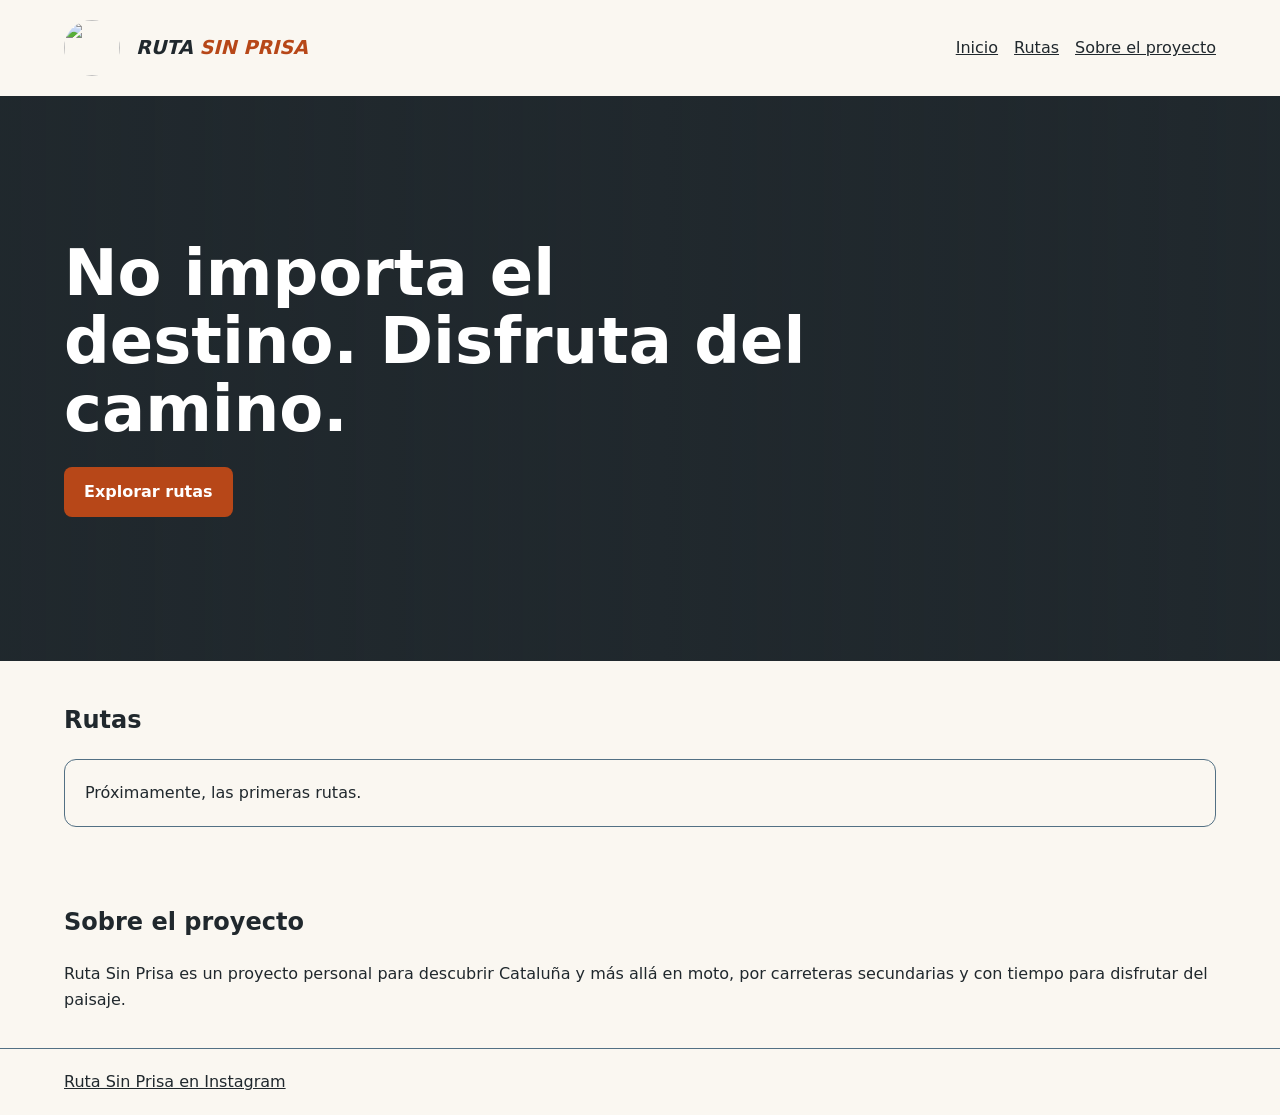
==== index.html @ 8c4c4420 "Create index.html for motorcycle route website This HTML file provides the structure for a motorcycl" ====
<!doctype html>
<html lang="es">
<head>
  <meta charset="utf-8">
  <meta name="viewport" content="width=device-width, initial-scale=1">
  <meta name="description" content="Rutas en moto por Cataluña y más allá.">
  <title>Ruta Sin Prisa | Rutas en moto</title>
  <style>
    * { box-sizing: border-box; }
    body { margin: 0; background: #faf7f1; color: #20282d; font: 1rem/1.6 system-ui, sans-serif; }
    header, main section, footer { padding: 1.25rem max(5vw, 1rem); }
    header, nav, .marca { display: flex; align-items: center; flex-wrap: wrap; gap: 1rem; }
    header { justify-content: space-between; }
    a { color: inherit; }
    .marca { font-size: 1.2rem; font-weight: 900; font-style: italic; text-decoration: none; }
    .marca img { width: 56px; height: 56px; border-radius: 50%; }
    .marca em { color: #b74718; }
    main .portada {
      padding-block: clamp(4rem, 12vw, 9rem);
      color: white;
      background: linear-gradient(90deg, #20282dee, #20282d55), url("portada.jpg") center / cover #20282d;
    }
    h1 { max-width: 18ch; margin: 0 0 1.5rem; font-size: clamp(2.25rem, 5vw, 4.75rem); line-height: 1.06; }
    .boton { display: inline-block; padding: .75rem 1.25rem; background: #b74718; color: white;
             border-radius: .5rem; font-weight: 700; text-decoration: none; }
    .pendiente { padding: 1.25rem; border: 1px solid #527084; border-radius: .75rem; }
    footer { border-top: 1px solid #527084; }
  </style>
</head>
<body>
  <header id="inicio">
    <a class="marca" href="#inicio">
      <img src="logo.png" alt="">
      <span>RUTA <em>SIN PRISA</em></span>
    </a>
    <nav aria-label="Navegación principal">
      <a href="#inicio">Inicio</a>
      <a href="#rutas">Rutas</a>
      <a href="#proyecto">Sobre el proyecto</a>
    </nav>
  </header>
  <main>
    <section class="portada">
      <h1>No importa el destino. Disfruta del camino.</h1>
      <a class="boton" href="#rutas">Explorar rutas</a>
    </section>
    <section id="rutas">
      <h2>Rutas</h2>
      <p class="pendiente">Próximamente, las primeras rutas.</p>
    </section>
    <section id="proyecto">
      <h2>Sobre el proyecto</h2>
      <p>Ruta Sin Prisa es un proyecto personal para descubrir Cataluña y más allá en moto,
        por carreteras secundarias y con tiempo para disfrutar del paisaje.</p>
    </section>
  </main>
  <footer><a href="https://www.instagram.com/rutasinprisa/">Ruta Sin Prisa en Instagram</a></footer>
</body>
</html>
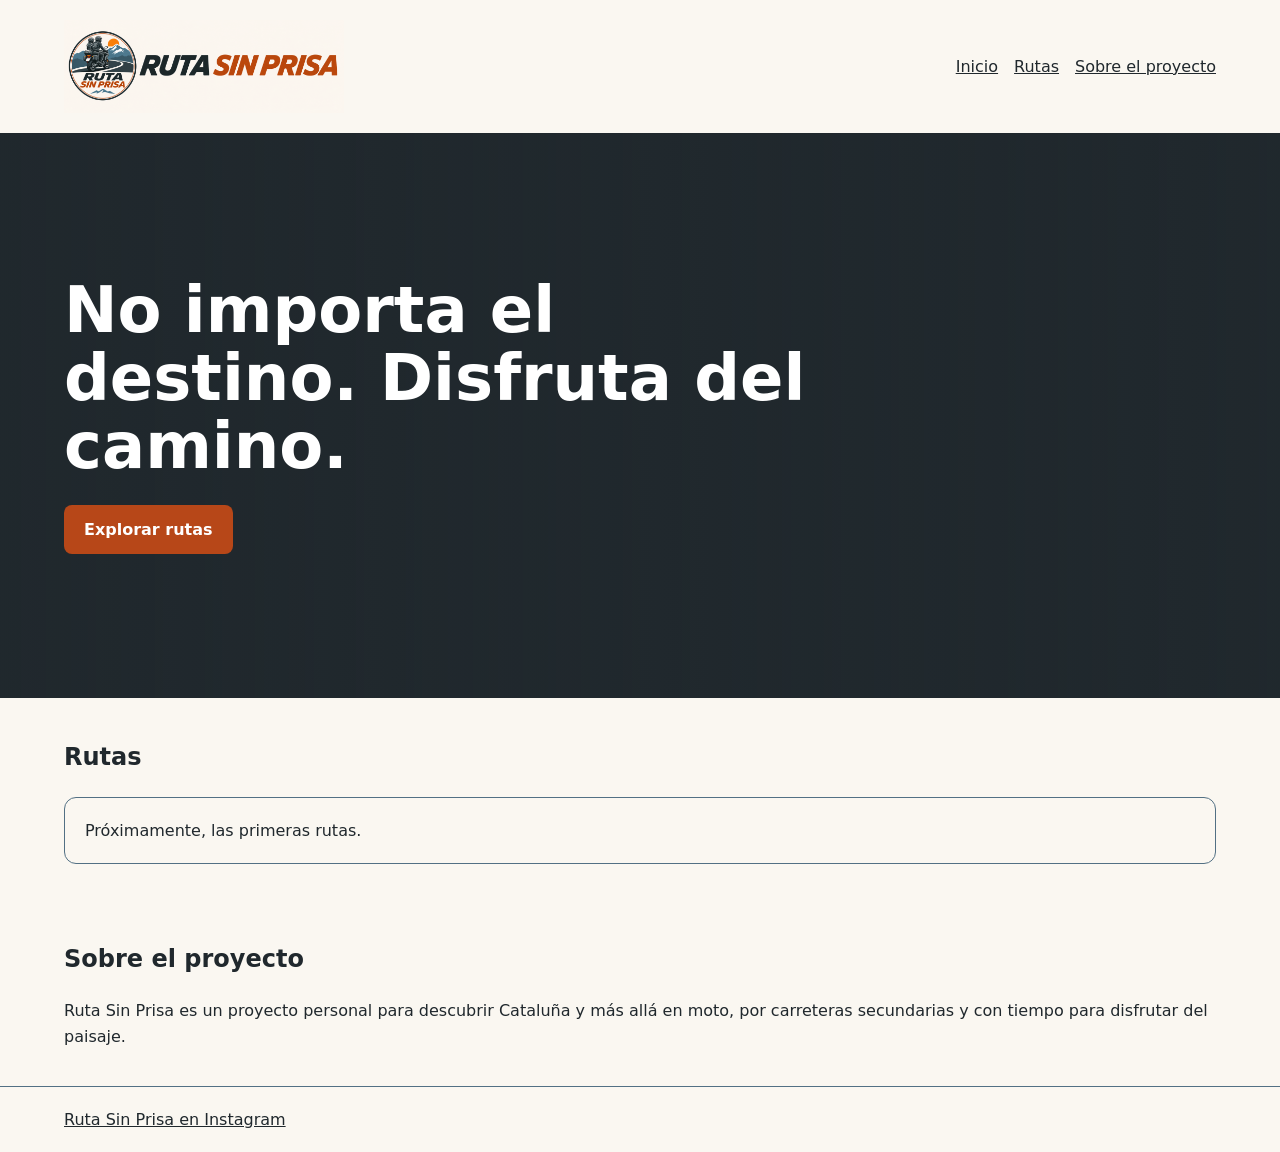
==== commit 818e5ad8: "Change logo image and improve styling Updated the logo image and adjusted its styling for better res" ====
--- a/index.html
+++ b/index.html
@@ -13,7 +13,11 @@
     header { justify-content: space-between; }
     a { color: inherit; }
     .marca { font-size: 1.2rem; font-weight: 900; font-style: italic; text-decoration: none; }
-    .marca img { width: 56px; height: 56px; border-radius: 50%; }
+    .marca img {
+  display: block;
+  width: min(280px, 80vw);
+  height: auto;
+}
     .marca em { color: #b74718; }
     main .portada {
       padding-block: clamp(4rem, 12vw, 9rem);
@@ -29,10 +33,9 @@
 </head>
 <body>
   <header id="inicio">
-    <a class="marca" href="#inicio">
-      <img src="logo.png" alt="">
-      <span>RUTA <em>SIN PRISA</em></span>
-    </a>
+   <a class="marca" href="#inicio">
+  <img src="cabecera.png" alt="Ruta Sin Prisa">
+</a>
     <nav aria-label="Navegación principal">
       <a href="#inicio">Inicio</a>
       <a href="#rutas">Rutas</a>
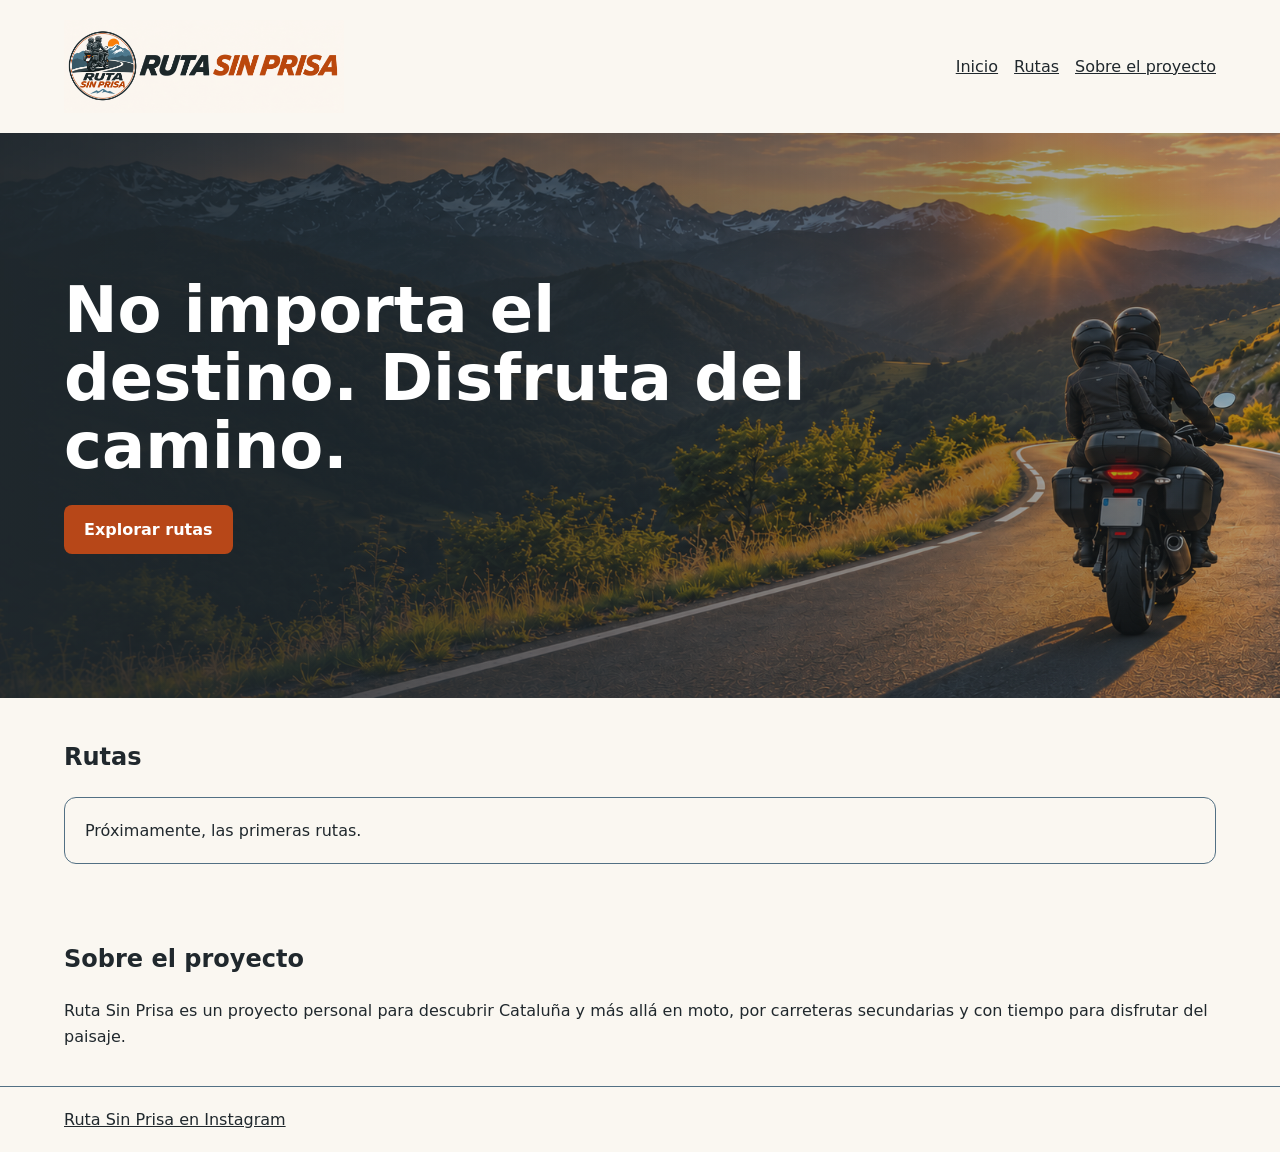
==== commit 5334c320: "Change background image in main portada section" ====
--- a/index.html
+++ b/index.html
@@ -22,7 +22,7 @@
     main .portada {
       padding-block: clamp(4rem, 12vw, 9rem);
       color: white;
-      background: linear-gradient(90deg, #20282dee, #20282d55), url("portada.jpg") center / cover #20282d;
+      background: linear-gradient(90deg, #20282dee, #20282d55), url("portada-dos-personas.png") center / cover #20282d;
     }
     h1 { max-width: 18ch; margin: 0 0 1.5rem; font-size: clamp(2.25rem, 5vw, 4.75rem); line-height: 1.06; }
     .boton { display: inline-block; padding: .75rem 1.25rem; background: #b74718; color: white;
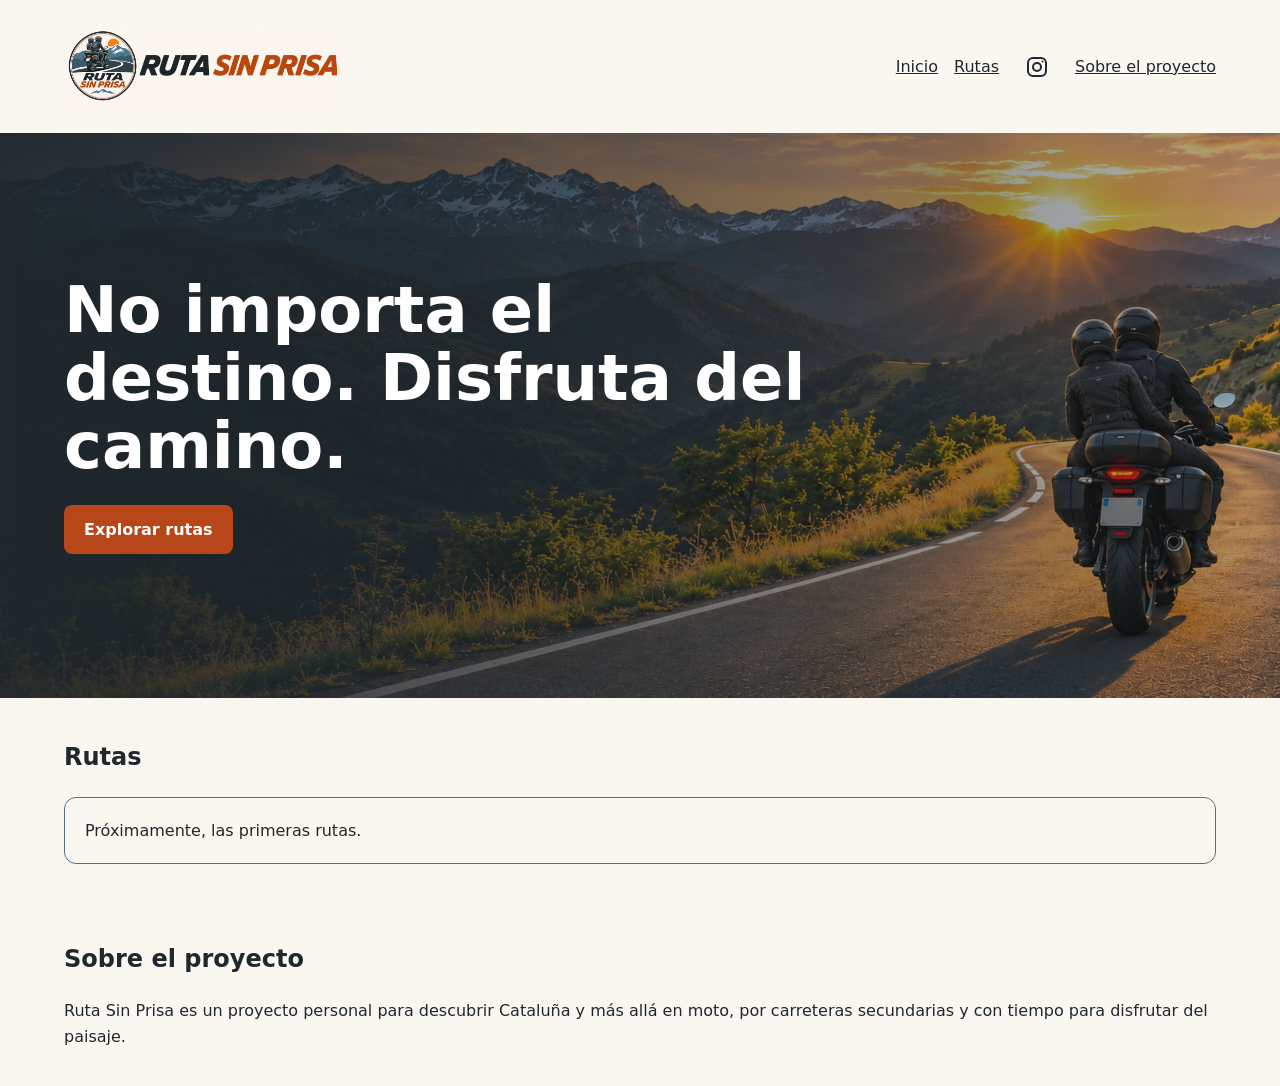
==== commit 97c3b58a: "Mover Instagram al menú superior Added an Instagram link with an icon to the navigation." ====
--- a/index.html
+++ b/index.html
@@ -39,6 +39,13 @@
     <nav aria-label="Navegación principal">
       <a href="#inicio">Inicio</a>
       <a href="#rutas">Rutas</a>
+      <a href="https://www.instagram.com/ruta.sin.prisa?dmpr=MTUwZTVkbjl3a2gwZQ%3D%3D&amp;utm_source=qr" aria-label="Ruta Sin Prisa en Instagram" title="Instagram" style="display: inline-grid; place-items: center; min-width: 44px; min-height: 44px;">
+        <svg width="24" height="24" viewBox="0 0 24 24" fill="none" stroke="currentColor" stroke-width="2" aria-hidden="true" focusable="false">
+          <rect x="3" y="3" width="18" height="18" rx="5" />
+          <circle cx="12" cy="12" r="4" />
+          <circle cx="17.5" cy="6.5" r="1" fill="currentColor" stroke="none" />
+        </svg>
+      </a>
       <a href="#proyecto">Sobre el proyecto</a>
     </nav>
   </header>
@@ -57,6 +64,5 @@
         por carreteras secundarias y con tiempo para disfrutar del paisaje.</p>
     </section>
   </main>
-  <footer><a href="https://www.instagram.com/rutasinprisa/">Ruta Sin Prisa en Instagram</a></footer>
 </body>
 </html>
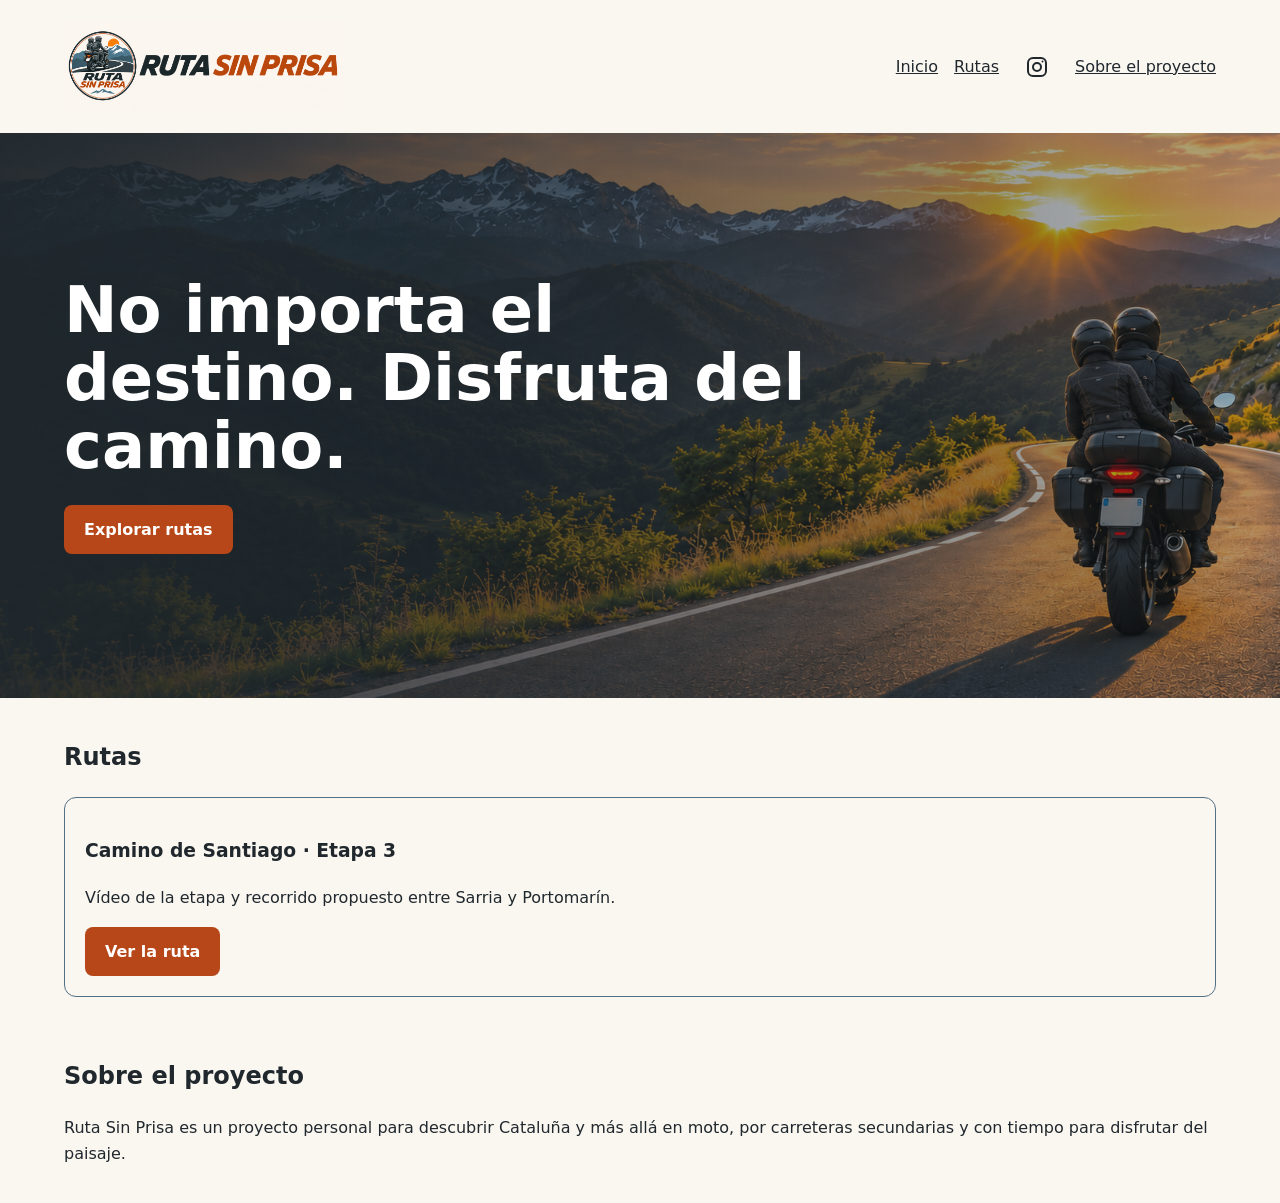
==== commit 7ee9205a: "Enlazar la primera ficha desde Rutas" ====
--- a/index.html
+++ b/index.html
@@ -56,7 +56,11 @@
     </section>
     <section id="rutas">
       <h2>Rutas</h2>
-      <p class="pendiente">Próximamente, las primeras rutas.</p>
+      <article class="pendiente">
+        <h3>Camino de Santiago · Etapa 3</h3>
+        <p>Vídeo de la etapa y recorrido propuesto entre Sarria y Portomarín.</p>
+        <a class="boton" href="camino-santiago-etapa-3.html">Ver la ruta</a>
+      </article>
     </section>
     <section id="proyecto">
       <h2>Sobre el proyecto</h2>
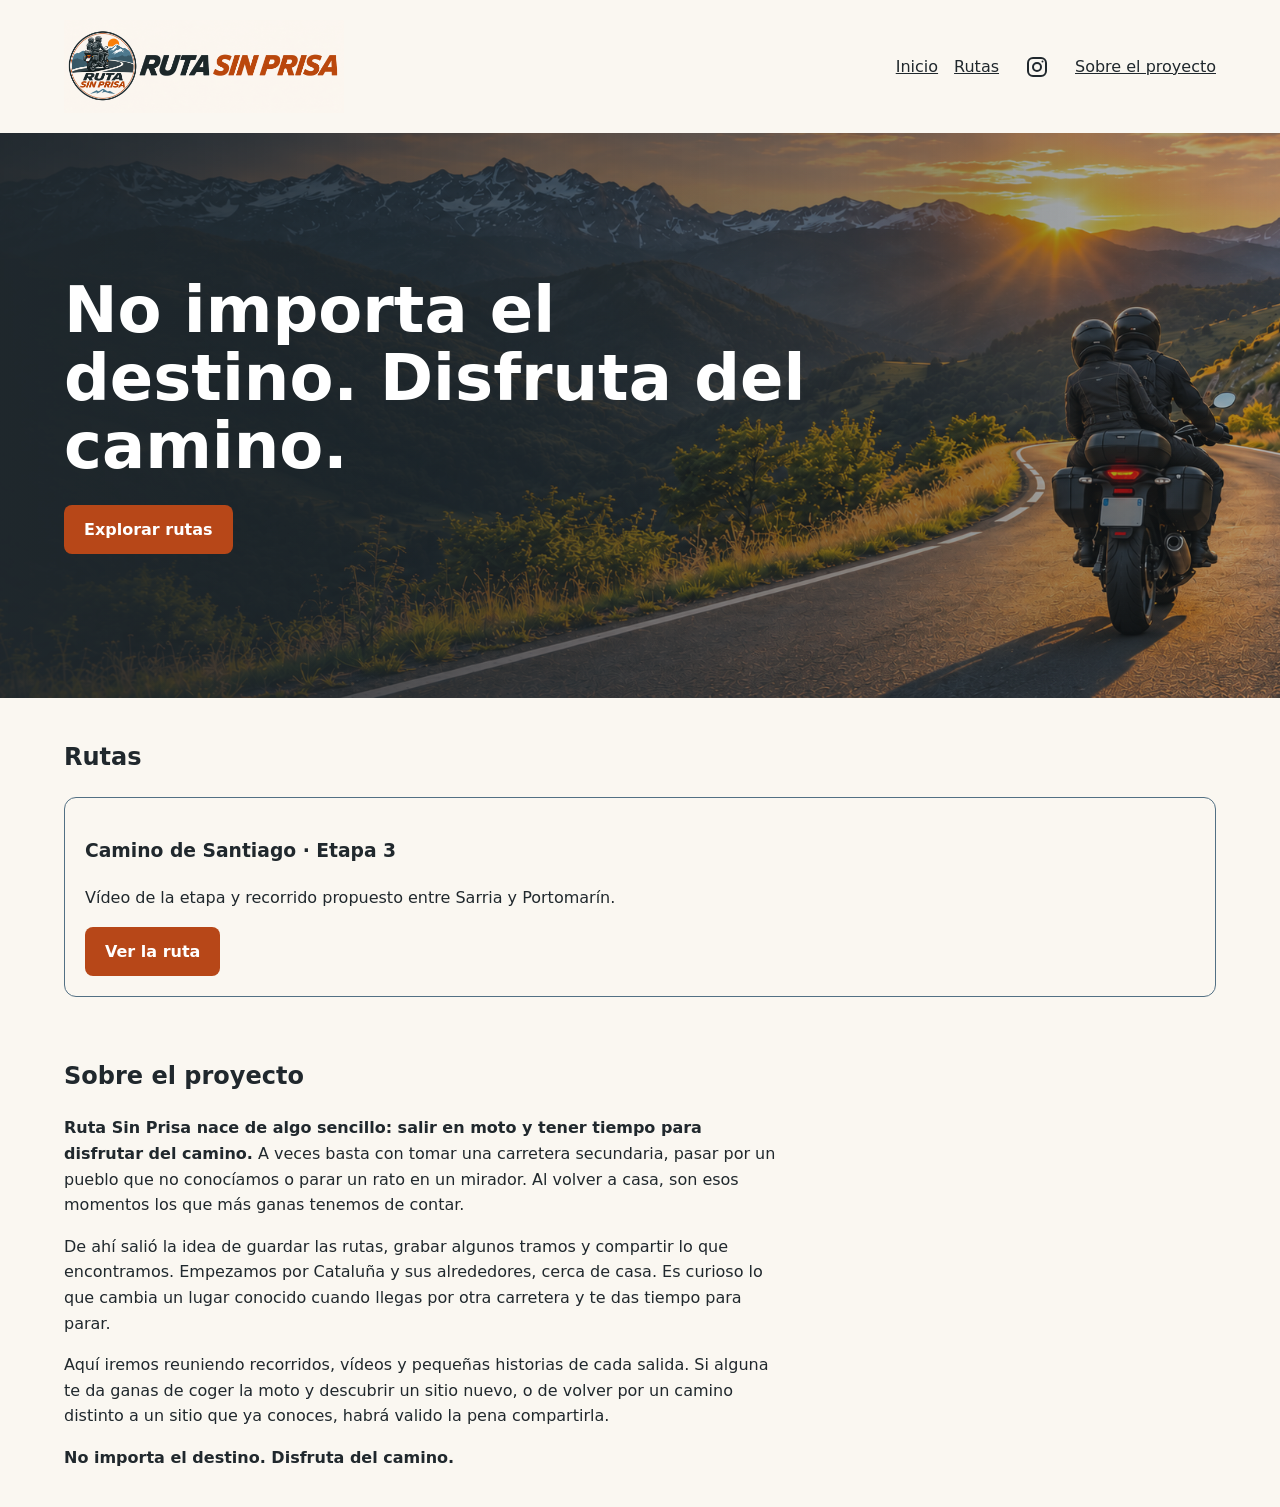
==== commit 9f43862f: "Ampliar Sobre el proyecto Updated project description to provide more detail about Ruta Sin Prisa an" ====
--- a/index.html
+++ b/index.html
@@ -64,8 +64,12 @@
     </section>
     <section id="proyecto">
       <h2>Sobre el proyecto</h2>
-      <p>Ruta Sin Prisa es un proyecto personal para descubrir Cataluña y más allá en moto,
-        por carreteras secundarias y con tiempo para disfrutar del paisaje.</p>
+      <div style="max-width: 70ch;">
+        <p><strong>Ruta Sin Prisa nace de algo sencillo: salir en moto y tener tiempo para disfrutar del camino.</strong> A veces basta con tomar una carretera secundaria, pasar por un pueblo que no conocíamos o parar un rato en un mirador. Al volver a casa, son esos momentos los que más ganas tenemos de contar.</p>
+        <p>De ahí salió la idea de guardar las rutas, grabar algunos tramos y compartir lo que encontramos. Empezamos por Cataluña y sus alrededores, cerca de casa. Es curioso lo que cambia un lugar conocido cuando llegas por otra carretera y te das tiempo para parar.</p>
+        <p>Aquí iremos reuniendo recorridos, vídeos y pequeñas historias de cada salida. Si alguna te da ganas de coger la moto y descubrir un sitio nuevo, o de volver por un camino distinto a un sitio que ya conoces, habrá valido la pena compartirla.</p>
+        <p><strong>No importa el destino. Disfruta del camino.</strong></p>
+      </div>
     </section>
   </main>
 </body>
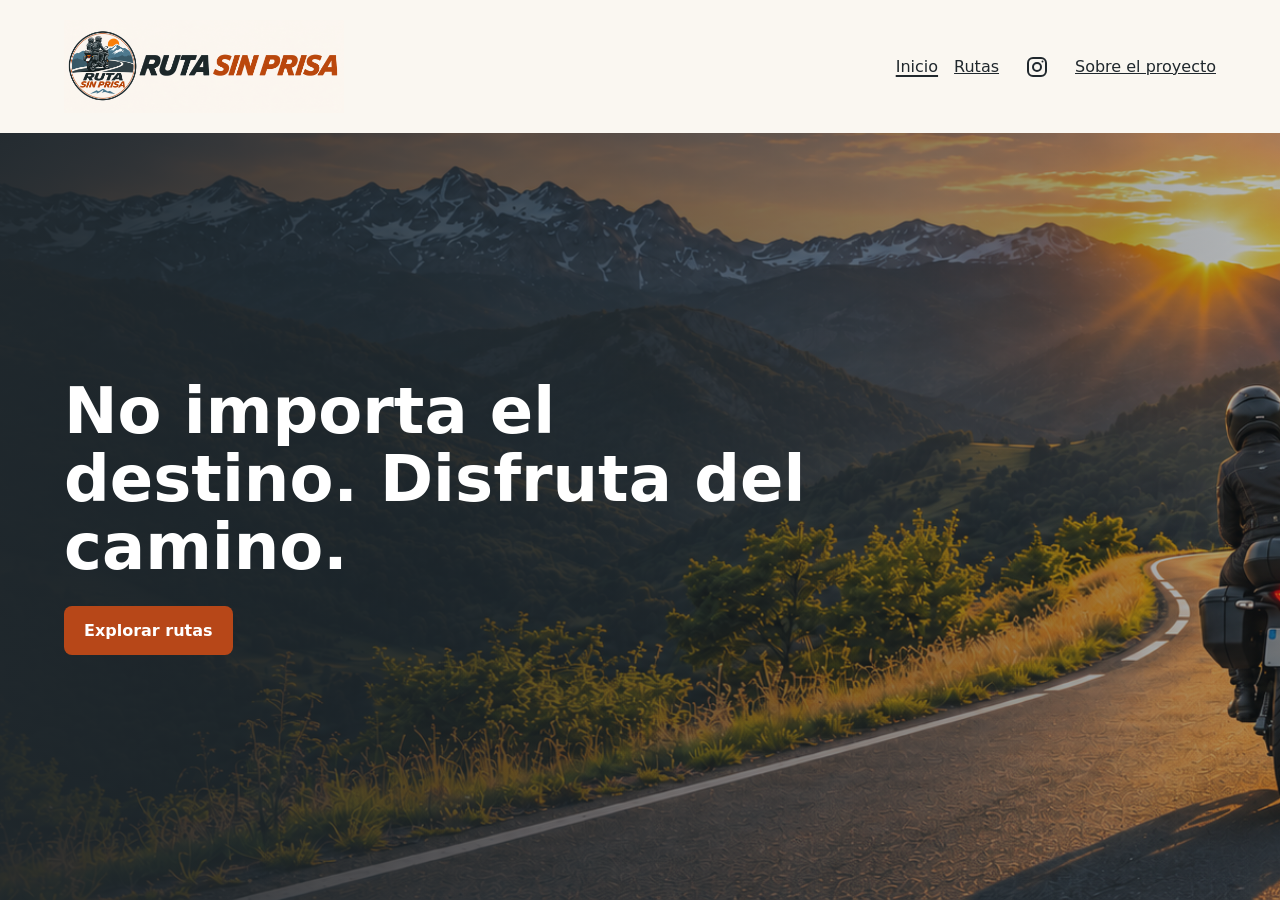
==== commit bc242ea9: "Separar Inicio, Rutas y Sobre el proyecto" ====
--- a/index.html
+++ b/index.html
@@ -4,73 +4,28 @@
   <meta charset="utf-8">
   <meta name="viewport" content="width=device-width, initial-scale=1">
   <meta name="description" content="Rutas en moto por Cataluña y más allá.">
-  <title>Ruta Sin Prisa | Rutas en moto</title>
-  <style>
-    * { box-sizing: border-box; }
-    body { margin: 0; background: #faf7f1; color: #20282d; font: 1rem/1.6 system-ui, sans-serif; }
-    header, main section, footer { padding: 1.25rem max(5vw, 1rem); }
-    header, nav, .marca { display: flex; align-items: center; flex-wrap: wrap; gap: 1rem; }
-    header { justify-content: space-between; }
-    a { color: inherit; }
-    .marca { font-size: 1.2rem; font-weight: 900; font-style: italic; text-decoration: none; }
-    .marca img {
-  display: block;
-  width: min(280px, 80vw);
-  height: auto;
-}
-    .marca em { color: #b74718; }
-    main .portada {
-      padding-block: clamp(4rem, 12vw, 9rem);
-      color: white;
-      background: linear-gradient(90deg, #20282dee, #20282d55), url("portada-dos-personas.png") center / cover #20282d;
-    }
-    h1 { max-width: 18ch; margin: 0 0 1.5rem; font-size: clamp(2.25rem, 5vw, 4.75rem); line-height: 1.06; }
-    .boton { display: inline-block; padding: .75rem 1.25rem; background: #b74718; color: white;
-             border-radius: .5rem; font-weight: 700; text-decoration: none; }
-    .pendiente { padding: 1.25rem; border: 1px solid #527084; border-radius: .75rem; }
-    footer { border-top: 1px solid #527084; }
-  </style>
+  <title>Inicio | Ruta Sin Prisa</title>
+  <link rel="stylesheet" href="estilos.css">
 </head>
 <body>
-  <header id="inicio">
-   <a class="marca" href="#inicio">
-  <img src="cabecera.png" alt="Ruta Sin Prisa">
-</a>
+  <header class="site-header">
+    <a class="brand" href="./"><img src="cabecera.png" width="280" height="93" alt="Ruta Sin Prisa"></a>
     <nav aria-label="Navegación principal">
-      <a href="#inicio">Inicio</a>
-      <a href="#rutas">Rutas</a>
-      <a href="https://www.instagram.com/ruta.sin.prisa?dmpr=MTUwZTVkbjl3a2gwZQ%3D%3D&amp;utm_source=qr" aria-label="Ruta Sin Prisa en Instagram" title="Instagram" style="display: inline-grid; place-items: center; min-width: 44px; min-height: 44px;">
+      <a href="./" aria-current="page">Inicio</a>
+      <a href="rutas.html">Rutas</a>
+      <a class="instagram" href="https://www.instagram.com/ruta.sin.prisa?dmpr=MTUwZTVkbjl3a2gwZQ%3D%3D&amp;utm_source=qr" aria-label="Ruta Sin Prisa en Instagram" title="Instagram">
         <svg width="24" height="24" viewBox="0 0 24 24" fill="none" stroke="currentColor" stroke-width="2" aria-hidden="true" focusable="false">
-          <rect x="3" y="3" width="18" height="18" rx="5" />
-          <circle cx="12" cy="12" r="4" />
-          <circle cx="17.5" cy="6.5" r="1" fill="currentColor" stroke="none" />
+          <rect x="3" y="3" width="18" height="18" rx="5"/>
+          <circle cx="12" cy="12" r="4"/>
+          <circle cx="17.5" cy="6.5" r="1" fill="currentColor" stroke="none"/>
         </svg>
       </a>
-      <a href="#proyecto">Sobre el proyecto</a>
+      <a href="proyecto.html">Sobre el proyecto</a>
     </nav>
   </header>
-  <main>
-    <section class="portada">
-      <h1>No importa el destino. Disfruta del camino.</h1>
-      <a class="boton" href="#rutas">Explorar rutas</a>
-    </section>
-    <section id="rutas">
-      <h2>Rutas</h2>
-      <article class="pendiente">
-        <h3>Camino de Santiago · Etapa 3</h3>
-        <p>Vídeo de la etapa y recorrido propuesto entre Sarria y Portomarín.</p>
-        <a class="boton" href="camino-santiago-etapa-3.html">Ver la ruta</a>
-      </article>
-    </section>
-    <section id="proyecto">
-      <h2>Sobre el proyecto</h2>
-      <div style="max-width: 70ch;">
-        <p><strong>Ruta Sin Prisa nace de algo sencillo: salir en moto y tener tiempo para disfrutar del camino.</strong> A veces basta con tomar una carretera secundaria, pasar por un pueblo que no conocíamos o parar un rato en un mirador. Al volver a casa, son esos momentos los que más ganas tenemos de contar.</p>
-        <p>De ahí salió la idea de guardar las rutas, grabar algunos tramos y compartir lo que encontramos. Empezamos por Cataluña y sus alrededores, cerca de casa. Es curioso lo que cambia un lugar conocido cuando llegas por otra carretera y te das tiempo para parar.</p>
-        <p>Aquí iremos reuniendo recorridos, vídeos y pequeñas historias de cada salida. Si alguna te da ganas de coger la moto y descubrir un sitio nuevo, o de volver por un camino distinto a un sitio que ya conoces, habrá valido la pena compartirla.</p>
-        <p><strong>No importa el destino. Disfruta del camino.</strong></p>
-      </div>
-    </section>
+  <main class="landscape home">
+    <h1>No importa el destino. Disfruta del camino.</h1>
+    <a class="button" href="rutas.html">Explorar rutas</a>
   </main>
 </body>
 </html>
--- a/estilos.css
+++ b/estilos.css
@@ -0,0 +1,76 @@
+* { box-sizing: border-box; }
+
+body {
+  margin: 0;
+  min-height: 100vh;
+  display: flex;
+  flex-direction: column;
+  background: #faf7f1;
+  color: #20282d;
+  font: 1rem/1.6 system-ui, sans-serif;
+}
+
+.site-header {
+  padding: 1.25rem max(5vw, 1rem);
+  display: flex;
+  align-items: center;
+  justify-content: space-between;
+  flex-wrap: wrap;
+  gap: .5rem 1rem;
+}
+
+.site-header nav { display: flex; align-items: center; flex-wrap: wrap; gap: .25rem 1rem; }
+.site-header a { color: inherit; }
+.site-header a[aria-current="page"] { text-decoration-thickness: 2px; text-underline-offset: .18em; }
+.brand img { display: block; width: min(280px, 80vw); height: auto; }
+.instagram { display: grid; min-width: 44px; min-height: 44px; place-items: center; }
+
+.landscape {
+  flex: 1;
+  padding: clamp(3rem, 7vw, 7rem) max(5vw, 1rem);
+  color: #fff;
+  background: linear-gradient(90deg, #20282dee, #20282d55), url("portada-dos-personas.png") center / cover #20282d;
+}
+
+h1 { margin: 0 0 1.25rem; font-size: clamp(2.25rem, 5vw, 4.75rem); line-height: 1.06; }
+.home { display: grid; align-content: center; justify-items: start; padding-block: clamp(4rem, 10vw, 9rem); }
+.home h1 { max-width: 18ch; margin-bottom: 1.5rem; }
+.button { padding: .75rem 1.25rem; background: #b74718; color: #fff; border-radius: .5rem; font-weight: 700; text-decoration: none; }
+
+.route-grid {
+  display: grid;
+  grid-template-columns: repeat(auto-fill, minmax(min(100%, 15rem), 18rem));
+  gap: 1.25rem;
+  list-style: none;
+  padding: 0;
+  margin: 2rem 0 0;
+}
+
+.route-card {
+  position: relative;
+  display: flex;
+  aspect-ratio: 1;
+  align-items: end;
+  isolation: isolate;
+  overflow: hidden;
+  border-radius: .75rem;
+  background: #20282d;
+  color: #fff;
+  text-decoration: none;
+}
+
+.route-card img, .route-card::after { position: absolute; inset: 0; width: 100%; height: 100%; }
+.route-card img { z-index: -2; object-fit: cover; }
+.route-card::after { z-index: -1; content: ""; background: linear-gradient(0deg, #20282d 0%, transparent 76%); }
+.route-card span { padding: 1rem; font-size: 1.25rem; font-weight: 700; }
+.route-card:hover span { text-decoration: underline; }
+
+.story {
+  background-image: linear-gradient(90deg, #20282df2, #20282dbd), url("portada-dos-personas.png");
+}
+.story p { font-size: clamp(1rem, 1.5vw, 1.25rem); margin: 0 0 1.25rem; }
+
+@media (max-width: 640px) {
+  .landscape { background-position: 65% center; }
+  .site-header { padding-block: .75rem; }
+}
